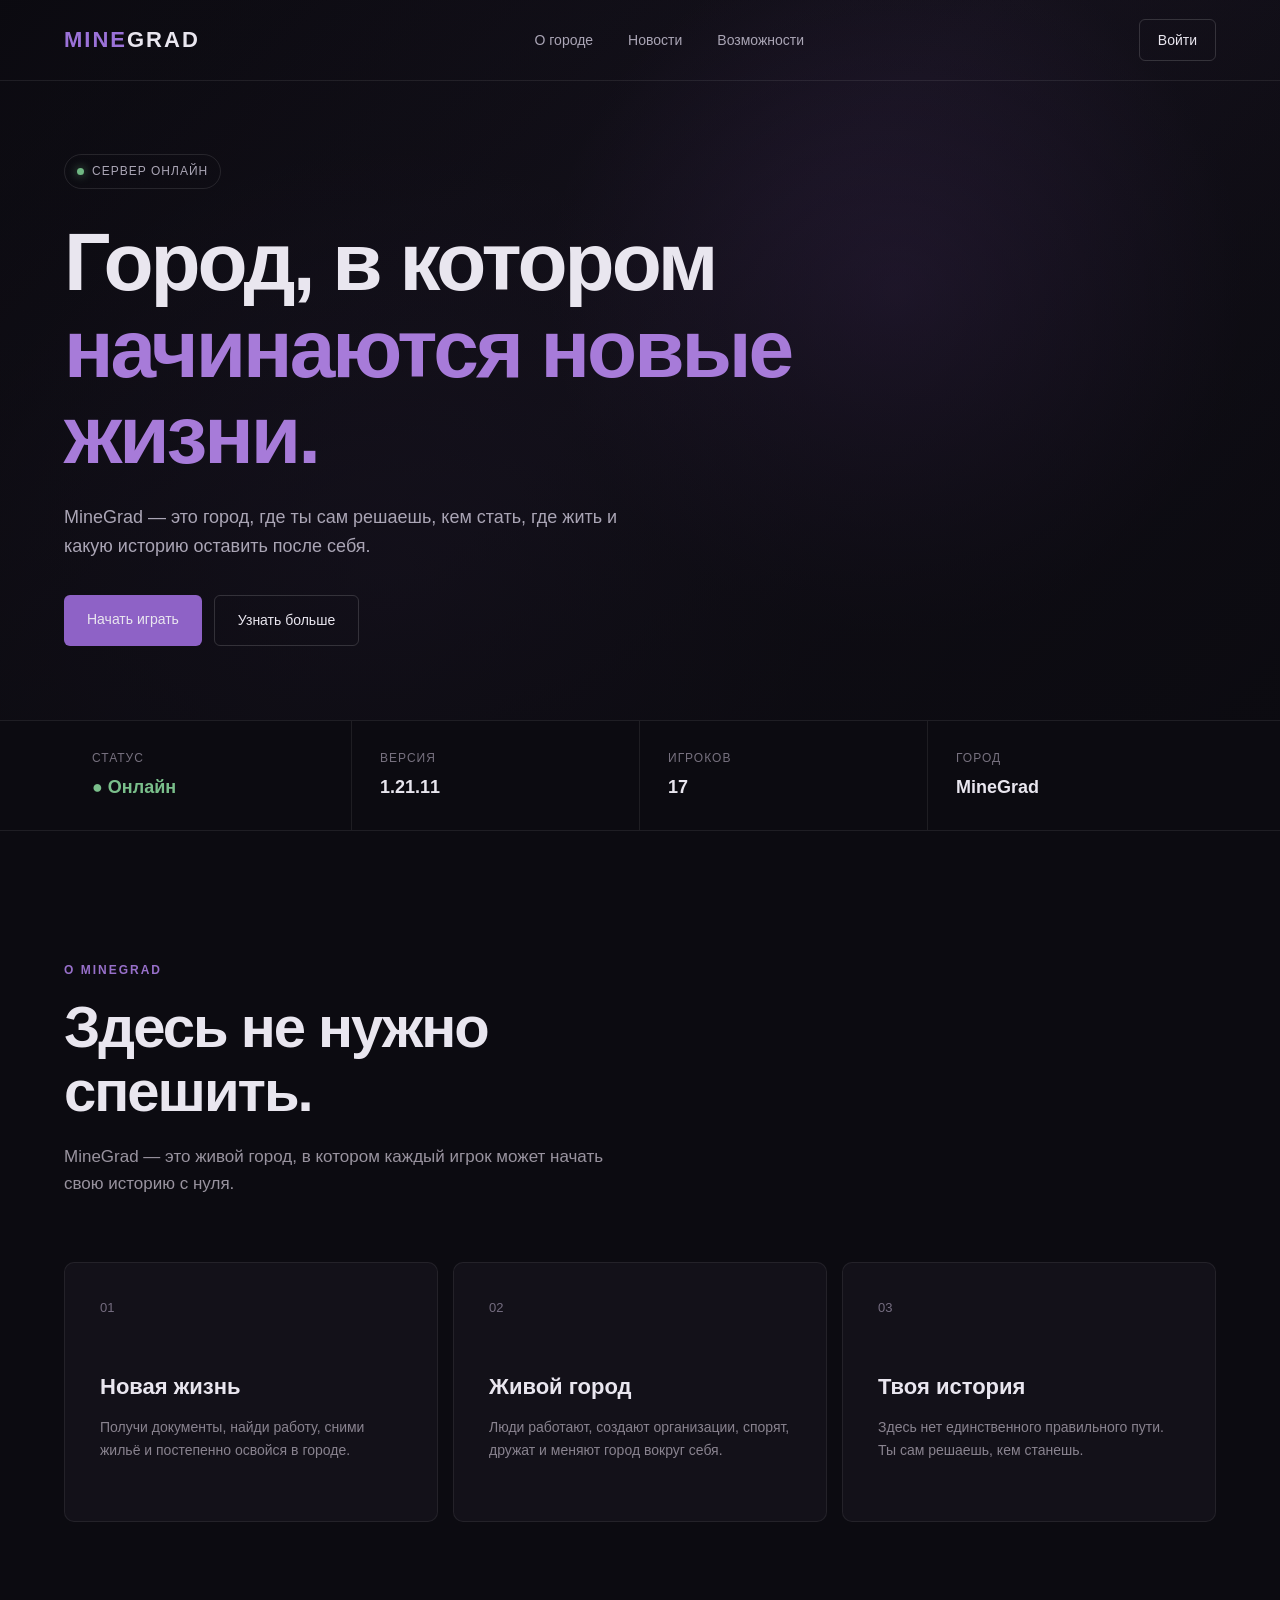
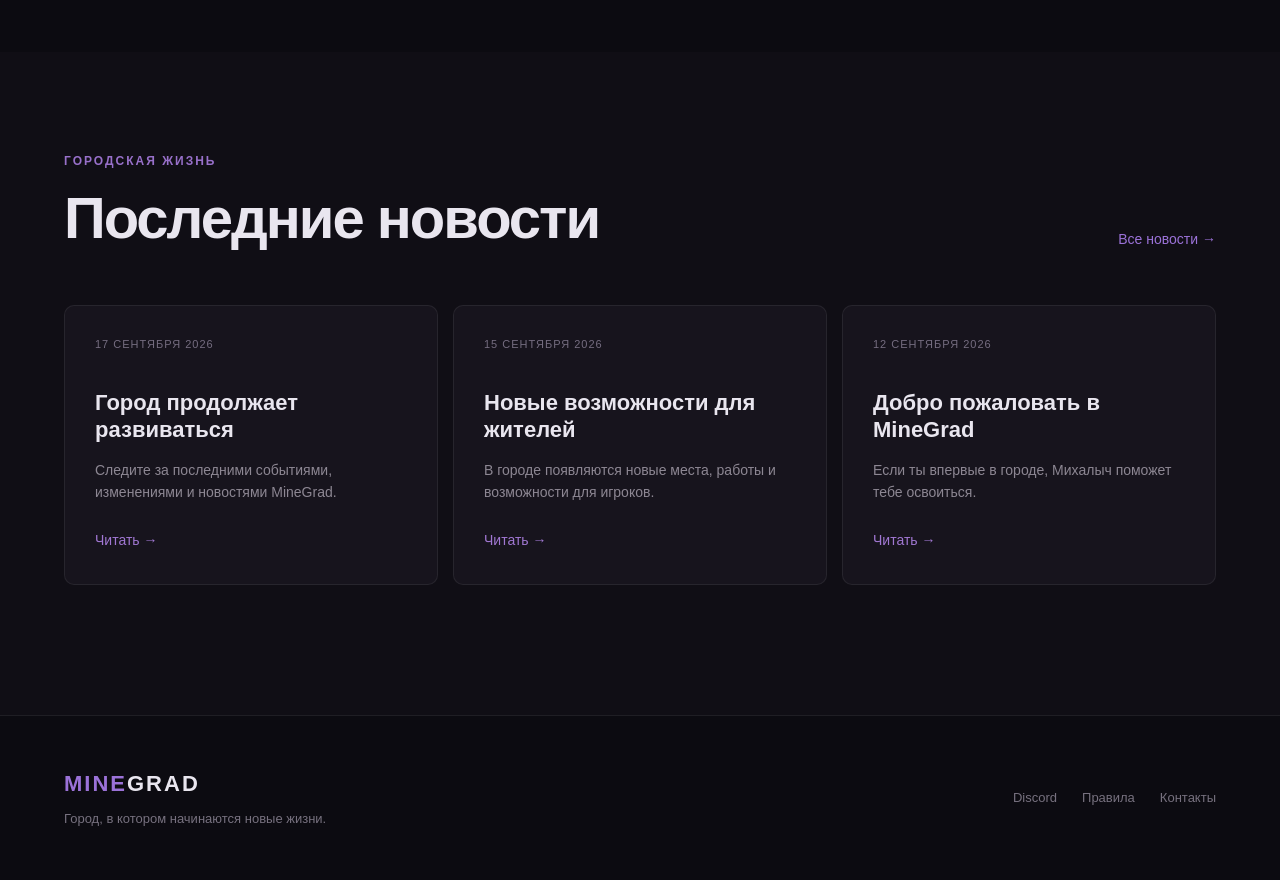
==== index.html @ ef6cd202 "2" ====
<!DOCTYPE html>
<html lang="ru">
<head>
    <meta charset="UTF-8">
    <meta name="viewport" content="width=device-width, initial-scale=1.0">

    <title>MineGrad — Город, в котором начинаются новые жизни</title>

    <link rel="stylesheet" href="style.css">
</head>

<body>

    <header class="header">
        <div class="container header-content">

            <a href="#" class="logo">
                <span>MINE</span>GRAD
            </a>

            <nav class="navigation">
                <a href="#about">О городе</a>
                <a href="#news">Новости</a>
                <a href="#features">Возможности</a>
            </nav>

            <a href="#" class="login-button">
                Войти
            </a>

        </div>
    </header>


    <main>

        <!-- Главный экран -->

        <section class="hero">

            <div class="hero-background"></div>

            <div class="container hero-content">

                <div class="status">
                    <span class="status-dot"></span>
                    СЕРВЕР ОНЛАЙН
                </div>

                <h1>
                    Город, в котором<br>
                    <span>начинаются новые жизни.</span>
                </h1>

                <p class="hero-description">
                    MineGrad — это город, где ты сам решаешь,
                    кем стать, где жить и какую историю оставить после себя.
                </p>

                <div class="hero-buttons">
                    <a href="#" class="button button-primary">
                        Начать играть
                    </a>

                    <a href="#about" class="button button-secondary">
                        Узнать больше
                    </a>
                </div>

            </div>

        </section>


        <!-- Статистика -->

        <section class="server-info">

            <div class="container server-grid">

                <div class="info-card">
                    <div class="info-title">Статус</div>
                    <div class="info-value online">● Онлайн</div>
                </div>

                <div class="info-card">
                    <div class="info-title">Версия</div>
                    <div class="info-value">1.21.11</div>
                </div>

                <div class="info-card">
                    <div class="info-title">Игроков</div>
                    <div class="info-value">17</div>
                </div>

                <div class="info-card">
                    <div class="info-title">Город</div>
                    <div class="info-value">MineGrad</div>
                </div>

            </div>

        </section>


        <!-- О городе -->

        <section class="about" id="about">

            <div class="container">

                <div class="section-label">
                    О MINEGRAD
                </div>

                <h2>
                    Здесь не нужно<br>
                    спешить.
                </h2>

                <p class="section-description">
                    MineGrad — это живой город, в котором каждый игрок
                    может начать свою историю с нуля.
                </p>

                <div class="features" id="features">

                    <div class="feature-card">
                        <div class="feature-number">01</div>
                        <h3>Новая жизнь</h3>
                        <p>
                            Получи документы, найди работу,
                            сними жильё и постепенно освойся в городе.
                        </p>
                    </div>

                    <div class="feature-card">
                        <div class="feature-number">02</div>
                        <h3>Живой город</h3>
                        <p>
                            Люди работают, создают организации,
                            спорят, дружат и меняют город вокруг себя.
                        </p>
                    </div>

                    <div class="feature-card">
                        <div class="feature-number">03</div>
                        <h3>Твоя история</h3>
                        <p>
                            Здесь нет единственного правильного пути.
                            Ты сам решаешь, кем станешь.
                        </p>
                    </div>

                </div>

            </div>

        </section>


        <!-- Новости -->

        <section class="news" id="news">

            <div class="container">

                <div class="section-header">

                    <div>
                        <div class="section-label">
                            ГОРОДСКАЯ ЖИЗНЬ
                        </div>

                        <h2>Последние новости</h2>
                    </div>

                    <a href="#" class="all-news">
                        Все новости →
                    </a>

                </div>


                <div class="news-grid">

                    <article class="news-card">

                        <div class="news-date">
                            17 СЕНТЯБРЯ 2026
                        </div>

                        <h3>
                            Город продолжает развиваться
                        </h3>

                        <p>
                            Следите за последними событиями,
                            изменениями и новостями MineGrad.
                        </p>

                        <a href="#">
                            Читать →
                        </a>

                    </article>


                    <article class="news-card">

                        <div class="news-date">
                            15 СЕНТЯБРЯ 2026
                        </div>

                        <h3>
                            Новые возможности для жителей
                        </h3>

                        <p>
                            В городе появляются новые места,
                            работы и возможности для игроков.
                        </p>

                        <a href="#">
                            Читать →
                        </a>

                    </article>


                    <article class="news-card">

                        <div class="news-date">
                            12 СЕНТЯБРЯ 2026
                        </div>

                        <h3>
                            Добро пожаловать в MineGrad
                        </h3>

                        <p>
                            Если ты впервые в городе,
                            Михалыч поможет тебе освоиться.
                        </p>

                        <a href="#">
                            Читать →
                        </a>

                    </article>

                </div>

            </div>

        </section>

    </main>


    <footer class="footer">

        <div class="container footer-content">

            <div>
                <div class="logo">
                    <span>MINE</span>GRAD
                </div>

                <p>
                    Город, в котором начинаются новые жизни.
                </p>
            </div>

            <div class="footer-links">
                <a href="#">Discord</a>
                <a href="#">Правила</a>
                <a href="#">Контакты</a>
            </div>

        </div>

    </footer>

</body>
</html>
---- style.css ----
* {
    margin: 0;
    padding: 0;
    box-sizing: border-box;
}

html {
    scroll-behavior: smooth;
}

body {
    font-family: Arial, sans-serif;
    background: #0c0b11;
    color: #e9e6ef;
    line-height: 1.6;
}

a {
    color: inherit;
    text-decoration: none;
}

.container {
    width: min(1180px, 90%);
    margin: 0 auto;
}


/* HEADER */

.header {
    position: absolute;
    top: 0;
    left: 0;
    width: 100%;
    z-index: 10;

    border-bottom: 1px solid rgba(255, 255, 255, 0.08);
}

.header-content {
    height: 80px;

    display: flex;
    align-items: center;
    justify-content: space-between;
}

.logo {
    font-size: 22px;
    font-weight: 800;
    letter-spacing: 2px;
}

.logo span {
    color: #9b72d8;
}

.navigation {
    display: flex;
    gap: 35px;
}

.navigation a {
    color: #aaa5b5;
    font-size: 14px;

    transition: 0.2s;
}

.navigation a:hover {
    color: white;
}

.login-button {
    padding: 9px 18px;

    border: 1px solid rgba(255, 255, 255, 0.15);
    border-radius: 6px;

    font-size: 14px;

    transition: 0.2s;
}

.login-button:hover {
    background: rgba(255, 255, 255, 0.08);
}


/* HERO */

.hero {
    position: relative;
    min-height: 720px;

    display: flex;
    align-items: center;

    overflow: hidden;
}

.hero-background {
    position: absolute;
    inset: 0;

    background:
        radial-gradient(
            circle at 70% 40%,
            rgba(115, 70, 160, 0.25),
            transparent 35%
        ),
        radial-gradient(
            circle at 30% 80%,
            rgba(70, 50, 100, 0.2),
            transparent 40%
        ),
        linear-gradient(
            135deg,
            #0b0a10,
            #17131f 50%,
            #0b0a10
        );
}

.hero-background::after {
    content: "";

    position: absolute;
    inset: 0;

    background:
        linear-gradient(
            rgba(12, 11, 17, 0.25),
            rgba(12, 11, 17, 0.8)
        );
}

.hero-content {
    position: relative;
    z-index: 2;

    padding-top: 80px;
}

.status {
    display: inline-flex;
    align-items: center;
    gap: 8px;

    padding: 7px 12px;

    border: 1px solid rgba(255, 255, 255, 0.1);
    border-radius: 100px;

    color: #aaa5b5;
    font-size: 12px;
    letter-spacing: 1px;
}

.status-dot {
    width: 7px;
    height: 7px;

    border-radius: 50%;
    background: #70b883;

    box-shadow: 0 0 10px rgba(112, 184, 131, 0.7);
}

.hero h1 {
    margin-top: 30px;

    max-width: 800px;

    font-size: clamp(45px, 7vw, 82px);
    line-height: 1.05;
    letter-spacing: -3px;
}

.hero h1 span {
    color: #a77bd9;
}

.hero-description {
    max-width: 570px;

    margin-top: 25px;

    color: #aaa5b5;
    font-size: 18px;
}

.hero-buttons {
    display: flex;
    gap: 12px;

    margin-top: 35px;
}

.button {
    padding: 13px 23px;

    border-radius: 6px;

    font-size: 14px;

    transition: 0.2s;
}

.button-primary {
    background: #8e62c6;
}

.button-primary:hover {
    background: #a276da;
    transform: translateY(-2px);
}

.button-secondary {
    border: 1px solid rgba(255, 255, 255, 0.15);
}

.button-secondary:hover {
    background: rgba(255, 255, 255, 0.07);
}


/* SERVER INFO */

.server-info {
    border-top: 1px solid rgba(255, 255, 255, 0.08);
    border-bottom: 1px solid rgba(255, 255, 255, 0.08);
}

.server-grid {
    display: grid;
    grid-template-columns: repeat(4, 1fr);
}

.info-card {
    padding: 28px;

    border-right: 1px solid rgba(255, 255, 255, 0.08);
}

.info-card:last-child {
    border-right: none;
}

.info-title {
    color: #77717f;
    font-size: 12px;
    text-transform: uppercase;
    letter-spacing: 1px;
}

.info-value {
    margin-top: 5px;

    font-size: 18px;
    font-weight: 600;
}

.online {
    color: #7abf8b;
}


/* ABOUT */

.about {
    padding: 130px 0;
}

.section-label {
    color: #9870ca;

    font-size: 12px;
    font-weight: 600;

    letter-spacing: 2px;
}

.about h2,
.news h2 {
    margin-top: 15px;

    font-size: clamp(38px, 5vw, 58px);
    line-height: 1.1;
    letter-spacing: -2px;
}

.section-description {
    max-width: 580px;

    margin-top: 20px;

    color: #99939f;
    font-size: 17px;
}

.features {
    display: grid;
    grid-template-columns: repeat(3, 1fr);

    gap: 15px;

    margin-top: 65px;
}

.feature-card {
    padding: 35px;

    min-height: 260px;

    background: #131119;

    border: 1px solid rgba(255, 255, 255, 0.07);
    border-radius: 10px;

    transition: 0.25s;
}

.feature-card:hover {
    transform: translateY(-5px);
    border-color: rgba(167, 123, 217, 0.35);
}

.feature-number {
    color: #756d80;
    font-size: 13px;
}

.feature-card h3 {
    margin-top: 50px;
    font-size: 22px;
}

.feature-card p {
    margin-top: 12px;
    color: #89838f;
    font-size: 14px;
}


/* NEWS */

.news {
    padding: 100px 0 130px;

    background: #100e15;
}

.section-header {
    display: flex;
    justify-content: space-between;
    align-items: end;
}

.all-news {
    color: #9b72d8;
    font-size: 14px;
}

.news-grid {
    display: grid;
    grid-template-columns: repeat(3, 1fr);

    gap: 15px;

    margin-top: 55px;
}

.news-card {
    padding: 30px;

    min-height: 280px;

    background: #17141d;

    border: 1px solid rgba(255, 255, 255, 0.07);
    border-radius: 10px;
}

.news-date {
    color: #756d80;

    font-size: 11px;
    letter-spacing: 1px;
}

.news-card h3 {
    margin-top: 35px;

    font-size: 22px;
    line-height: 1.25;
}

.news-card p {
    margin-top: 15px;

    color: #8d8793;
    font-size: 14px;
}

.news-card a {
    display: inline-block;

    margin-top: 25px;

    color: #a077d2;
    font-size: 14px;
}


/* FOOTER */

.footer {
    padding: 50px 0;

    border-top: 1px solid rgba(255, 255, 255, 0.08);
}

.footer-content {
    display: flex;
    justify-content: space-between;
    align-items: center;
}

.footer p {
    margin-top: 8px;

    color: #77717f;
    font-size: 13px;
}

.footer-links {
    display: flex;
    gap: 25px;

    color: #77717f;
    font-size: 13px;
}

.footer-links a:hover {
    color: white;
}


/* MOBILE */

@media (max-width: 800px) {

    .navigation {
        display: none;
    }

    .server-grid {
        grid-template-columns: repeat(2, 1fr);
    }

    .features,
    .news-grid {
        grid-template-columns: 1fr;
    }

    .section-header {
        align-items: start;
        gap: 20px;
        flex-direction: column;
    }

    .footer-content {
        flex-direction: column;
        align-items: start;
        gap: 30px;
    }

}
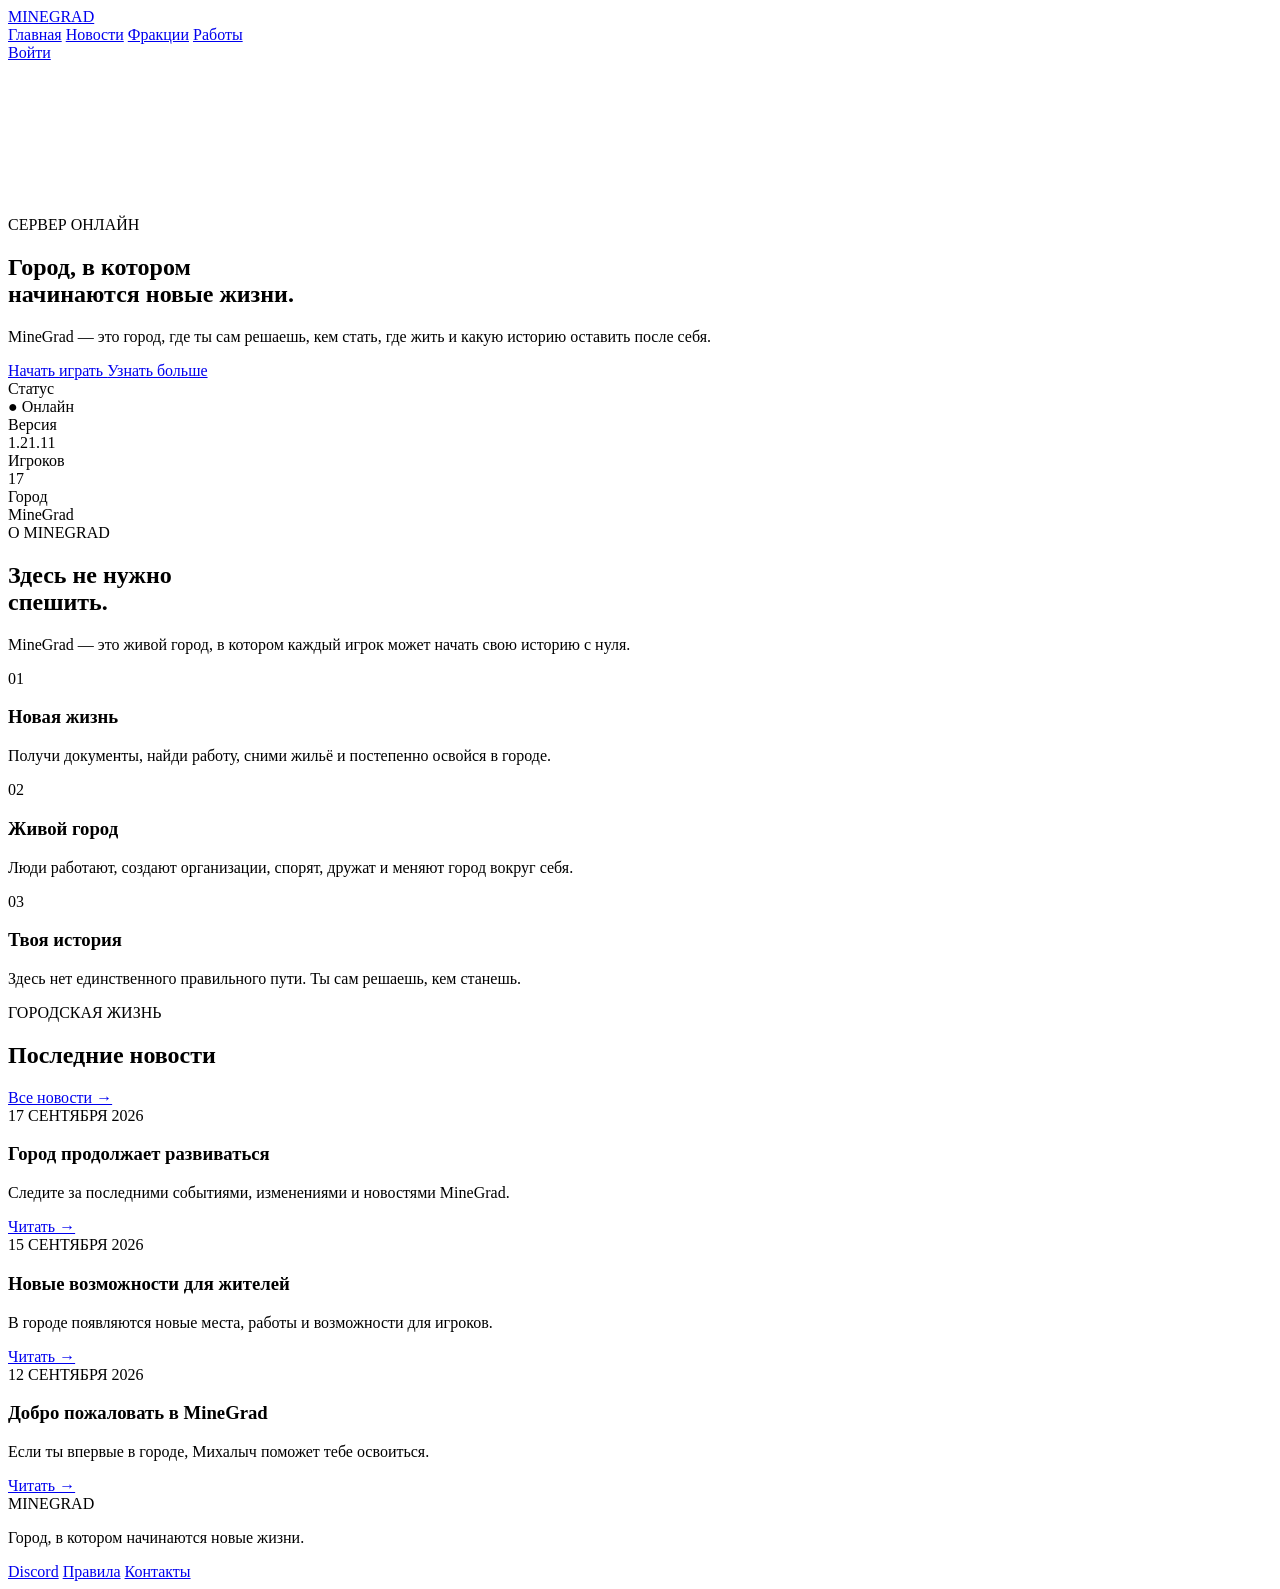
==== commit 008a427f: "Beta Version 0.1" ====
--- a/index.html
+++ b/index.html
@@ -3,33 +3,33 @@
 <head>
     <meta charset="UTF-8">
     <meta name="viewport" content="width=device-width, initial-scale=1.0">
-
-    <title>MineGrad — Город, в котором начинаются новые жизни</title>
-
-    <link rel="stylesheet" href="style.css">
+    <title>MineGrad</title>
+
+    <link rel="stylesheet" href="styles/style.css">
 </head>
 
 <body>
 
-    <header class="header">
-        <div class="container header-content">
-
-            <a href="#" class="logo">
-                <span>MINE</span>GRAD
-            </a>
-
-            <nav class="navigation">
-                <a href="#about">О городе</a>
-                <a href="#news">Новости</a>
-                <a href="#features">Возможности</a>
-            </nav>
-
-            <a href="#" class="login-button">
-                Войти
-            </a>
-
-        </div>
-    </header>
+        <header class="header">
+            <div class="container header-content">
+
+                <a href="index.html" class="logo">
+                     MINE<span>GRAD</span>
+                </a>
+
+                <nav class="navigation">
+                    <a href="index.html" class="active">Главная</a>
+                    <a href="pages/news/index.html">Новости</a>
+                    <a href="pages/factions/index.html">Фракции</a>
+                    <a href="pages/jobs/index.html">Работы</a>
+                </nav>
+
+                <a href="#" class="login-button">
+                    Войти
+                </a>
+
+            </div>
+        </header>
 
 
     <main>
@@ -38,7 +38,15 @@
 
         <section class="hero">
 
-            <div class="hero-background"></div>
+            <div class="hero-background">
+
+                <video autoplay muted loop playsinline>
+                    <source src="assets/minegrad-city.mp4" type="video/mp4">
+                </video>
+
+                <div class="hero-overlay"></div>
+
+            </div>
 
             <div class="container hero-content">
 
@@ -175,7 +183,7 @@
                         <h2>Последние новости</h2>
                     </div>
 
-                    <a href="#" class="all-news">
+                    <a href="pages/news/index.html" class="all-news">
                         Все новости →
                     </a>
 
